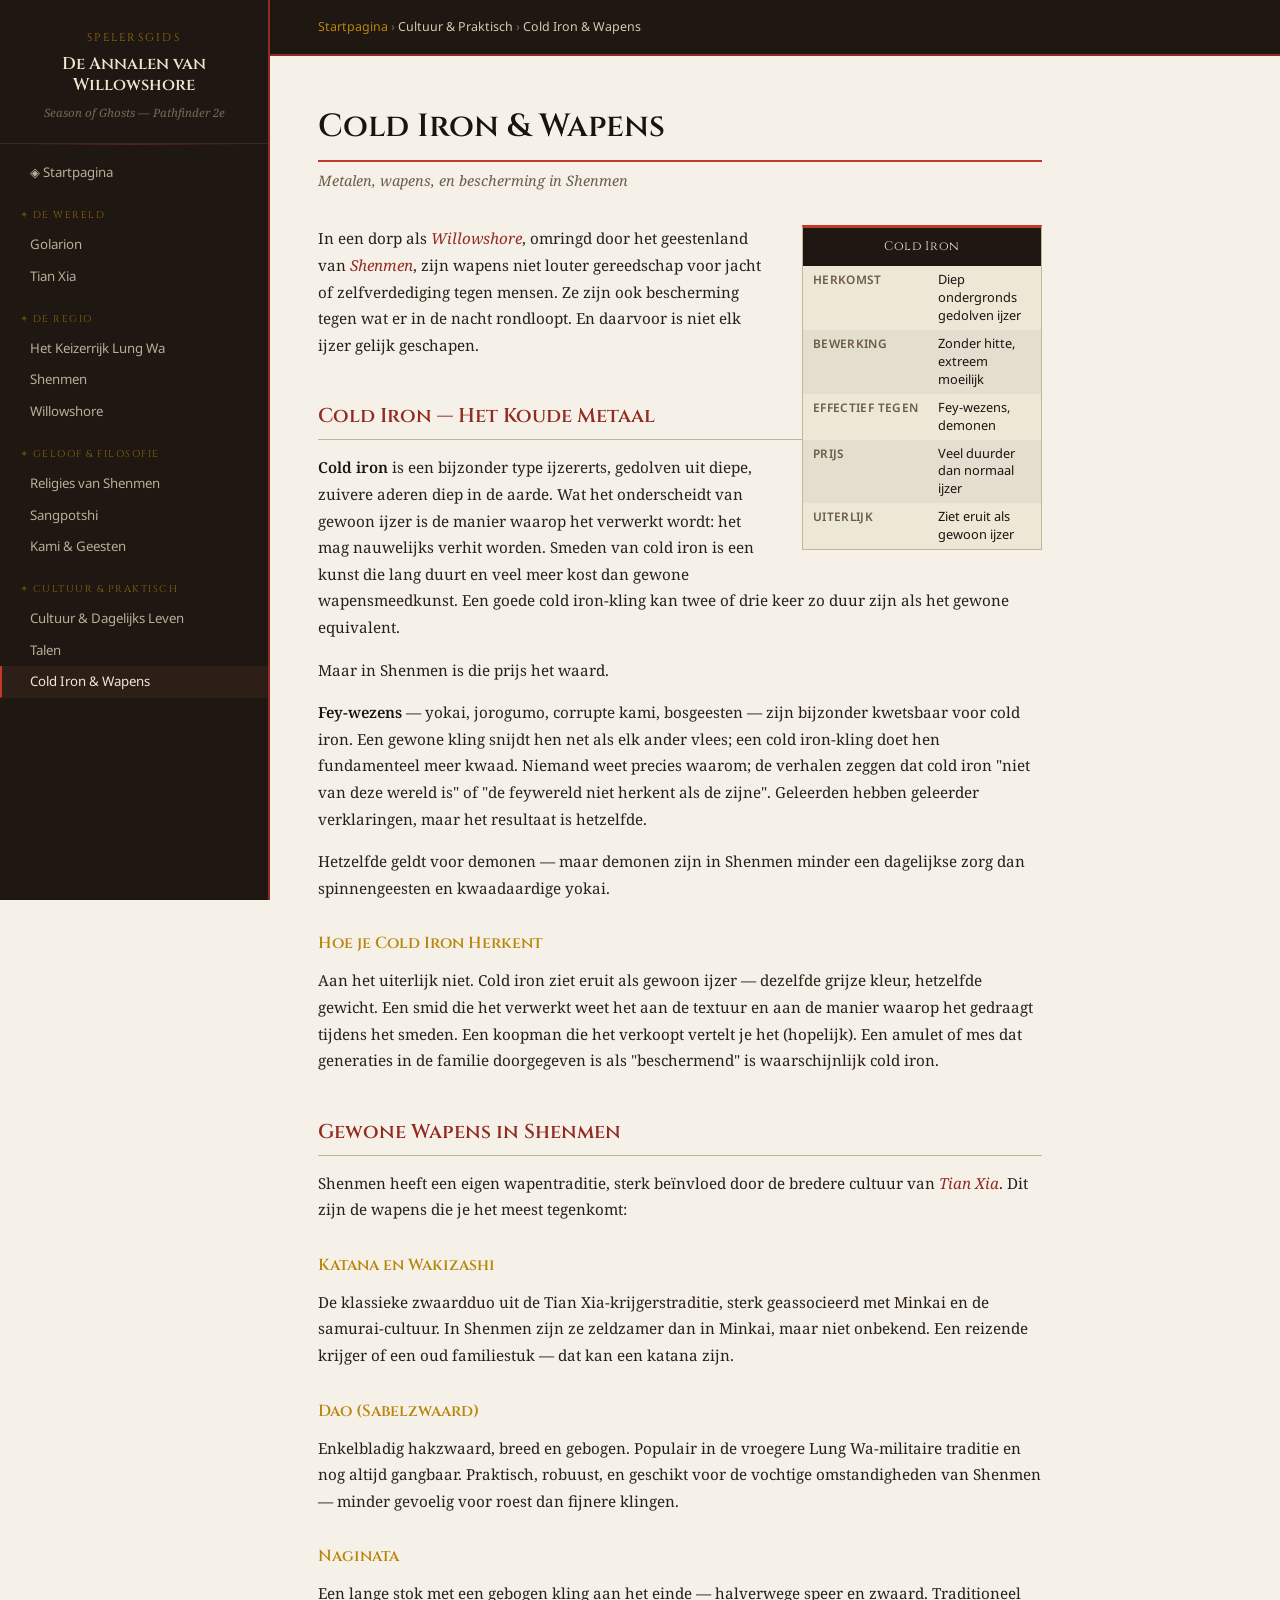
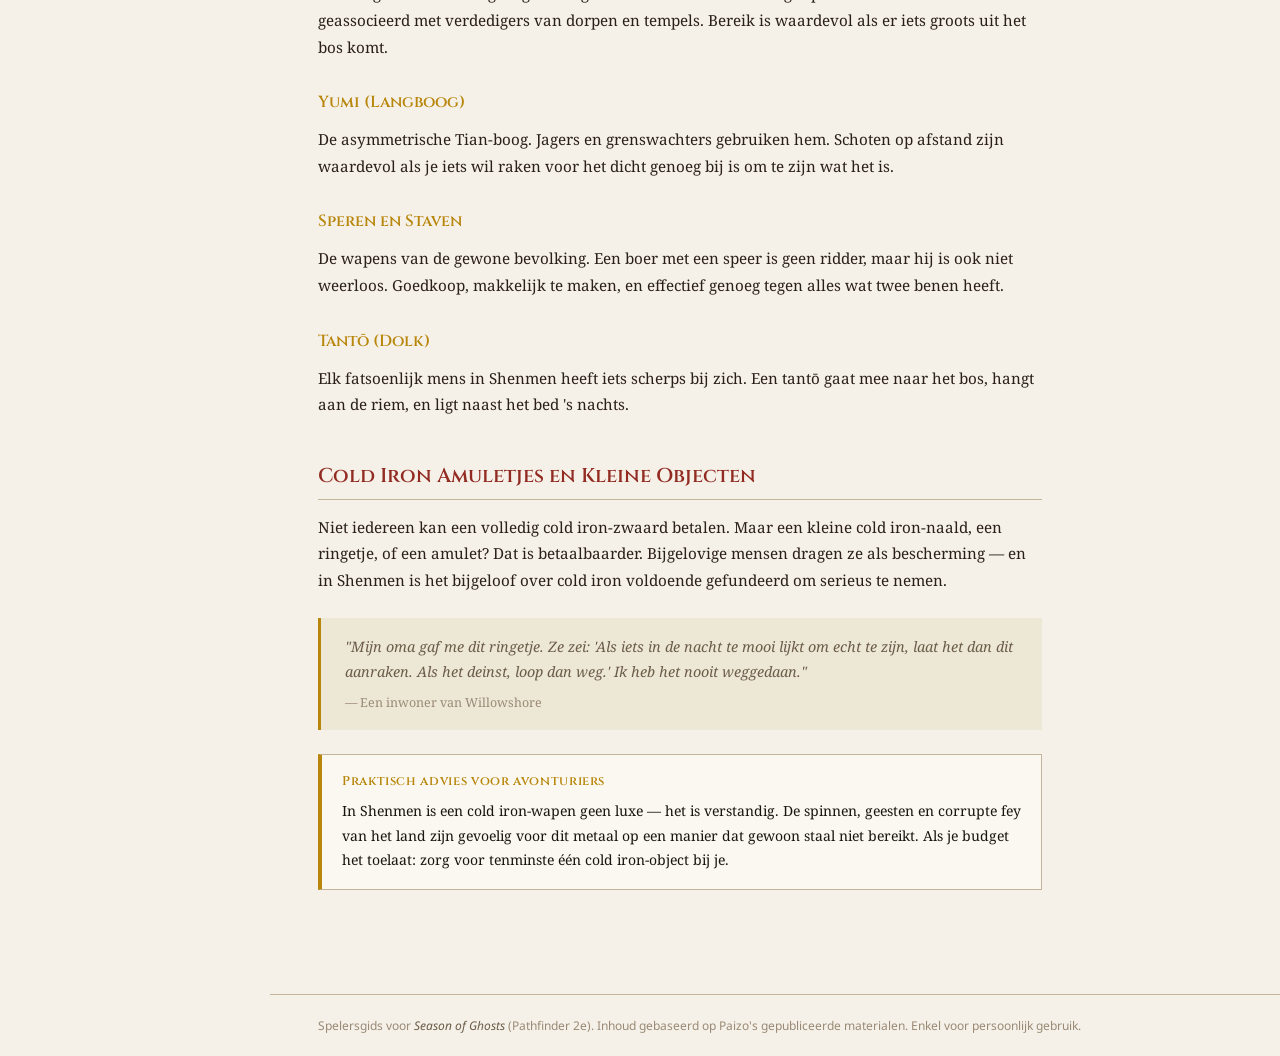
==== cold-iron.html @ d1b117c9 "Initial wiki" ====
<!DOCTYPE html>
<html lang="nl">
<head>
  <meta charset="UTF-8">
  <meta name="viewport" content="width=device-width, initial-scale=1.0">
  <title>Cold Iron & Wapens — Annalen van Willowshore</title>
  <link rel="stylesheet" href="assets/style.css">
</head>
<body>
  <aside id="sidebar"></aside>
  <div id="main">
    <header class="page-header">
      <div class="breadcrumb"><a href="index.html">Startpagina</a> › <span>Cultuur & Praktisch</span> › <span>Cold Iron & Wapens</span></div>
    </header>
    <article class="clearfix">
      <h1>Cold Iron & Wapens</h1>
      <p class="page-subtitle">Metalen, wapens, en bescherming in Shenmen</p>

      <div class="infobox">
        <div class="infobox-title">Cold Iron</div>
        <table>
          <tr><td>Herkomst</td><td>Diep ondergronds gedolven ijzer</td></tr>
          <tr><td>Bewerking</td><td>Zonder hitte, extreem moeilijk</td></tr>
          <tr><td>Effectief tegen</td><td>Fey-wezens, demonen</td></tr>
          <tr><td>Prijs</td><td>Veel duurder dan normaal ijzer</td></tr>
          <tr><td>Uiterlijk</td><td>Ziet eruit als gewoon ijzer</td></tr>
        </table>
      </div>

      <p>In een dorp als <a href="willowshore.html" class="wiki-link">Willowshore</a>, omringd door het geestenland van <a href="shenmen.html" class="wiki-link">Shenmen</a>, zijn wapens niet louter gereedschap voor jacht of zelfverdediging tegen mensen. Ze zijn ook bescherming tegen wat er in de nacht rondloopt. En daarvoor is niet elk ijzer gelijk geschapen.</p>

      <h2>Cold Iron — Het Koude Metaal</h2>

      <p><strong>Cold iron</strong> is een bijzonder type ijzererts, gedolven uit diepe, zuivere aderen diep in de aarde. Wat het onderscheidt van gewoon ijzer is de manier waarop het verwerkt wordt: het mag nauwelijks verhit worden. Smeden van cold iron is een kunst die lang duurt en veel meer kost dan gewone wapensmeedkunst. Een goede cold iron-kling kan twee of drie keer zo duur zijn als het gewone equivalent.</p>

      <p>Maar in Shenmen is die prijs het waard.</p>

      <p><strong>Fey-wezens</strong> — yokai, jorogumo, corrupte kami, bosgeesten — zijn bijzonder kwetsbaar voor cold iron. Een gewone kling snijdt hen net als elk ander vlees; een cold iron-kling doet hen fundamenteel meer kwaad. Niemand weet precies waarom; de verhalen zeggen dat cold iron "niet van deze wereld is" of "de feywereld niet herkent als de zijne". Geleerden hebben geleerder verklaringen, maar het resultaat is hetzelfde.</p>

      <p>Hetzelfde geldt voor demonen — maar demonen zijn in Shenmen minder een dagelijkse zorg dan spinnengeesten en kwaadaardige yokai.</p>

      <h3>Hoe je Cold Iron Herkent</h3>
      <p>Aan het uiterlijk niet. Cold iron ziet eruit als gewoon ijzer — dezelfde grijze kleur, hetzelfde gewicht. Een smid die het verwerkt weet het aan de textuur en aan de manier waarop het gedraagt tijdens het smeden. Een koopman die het verkoopt vertelt je het (hopelijk). Een amulet of mes dat generaties in de familie doorgegeven is als "beschermend" is waarschijnlijk cold iron.</p>

      <h2>Gewone Wapens in Shenmen</h2>

      <p>Shenmen heeft een eigen wapentraditie, sterk beïnvloed door de bredere cultuur van <a href="tian-xia.html" class="wiki-link">Tian Xia</a>. Dit zijn de wapens die je het meest tegenkomt:</p>

      <h3>Katana en Wakizashi</h3>
      <p>De klassieke zwaardduo uit de Tian Xia-krijgerstraditie, sterk geassocieerd met Minkai en de samurai-cultuur. In Shenmen zijn ze zeldzamer dan in Minkai, maar niet onbekend. Een reizende krijger of een oud familiestuk — dat kan een katana zijn.</p>

      <h3>Dao (Sabelzwaard)</h3>
      <p>Enkelbladig hakzwaard, breed en gebogen. Populair in de vroegere Lung Wa-militaire traditie en nog altijd gangbaar. Praktisch, robuust, en geschikt voor de vochtige omstandigheden van Shenmen — minder gevoelig voor roest dan fijnere klingen.</p>

      <h3>Naginata</h3>
      <p>Een lange stok met een gebogen kling aan het einde — halverwege speer en zwaard. Traditioneel geassocieerd met verdedigers van dorpen en tempels. Bereik is waardevol als er iets groots uit het bos komt.</p>

      <h3>Yumi (Langboog)</h3>
      <p>De asymmetrische Tian-boog. Jagers en grenswachters gebruiken hem. Schoten op afstand zijn waardevol als je iets wil raken voor het dicht genoeg bij is om te zijn wat het is.</p>

      <h3>Speren en Staven</h3>
      <p>De wapens van de gewone bevolking. Een boer met een speer is geen ridder, maar hij is ook niet weerloos. Goedkoop, makkelijk te maken, en effectief genoeg tegen alles wat twee benen heeft.</p>

      <h3>Tantō (Dolk)</h3>
      <p>Elk fatsoenlijk mens in Shenmen heeft iets scherps bij zich. Een tantō gaat mee naar het bos, hangt aan de riem, en ligt naast het bed 's nachts.</p>

      <h2>Cold Iron Amuletjes en Kleine Objecten</h2>

      <p>Niet iedereen kan een volledig cold iron-zwaard betalen. Maar een kleine cold iron-naald, een ringetje, of een amulet? Dat is betaalbaarder. Bijgelovige mensen dragen ze als bescherming — en in Shenmen is het bijgeloof over cold iron voldoende gefundeerd om serieus te nemen.</p>

      <blockquote>
        "Mijn oma gaf me dit ringetje. Ze zei: 'Als iets in de nacht te mooi lijkt om echt te zijn, laat het dan dit aanraken. Als het deinst, loop dan weg.' Ik heb het nooit weggedaan."
        <cite>— Een inwoner van Willowshore</cite>
      </blockquote>

      <div class="callout warning">
        <strong>Praktisch advies voor avonturiers</strong>
        In Shenmen is een cold iron-wapen geen luxe — het is verstandig. De spinnen, geesten en corrupte fey van het land zijn gevoelig voor dit metaal op een manier dat gewoon staal niet bereikt. Als je budget het toelaat: zorg voor tenminste één cold iron-object bij je.
      </div>

    </article>
    <footer></footer>
  </div>
  <script src="assets/nav.js"></script>
  <script>renderNav('cold-iron'); renderFooter();</script>
</body>
</html>
---- assets/style.css ----
@import url('https://fonts.googleapis.com/css2?family=Noto+Serif:ital,wght@0,400;0,600;0,700;1,400&family=Cinzel:wght@400;600&family=Noto+Sans:wght@300;400;500&display=swap');

:root {
  --ink: #1a1410;
  --paper: #f5f0e8;
  --paper-dark: #ede7d6;
  --vermilion: #c0392b;
  --vermilion-dark: #922b21;
  --gold: #b8860b;
  --gold-light: #d4a017;
  --muted: #6b5c47;
  --sidebar-bg: #1e1712;
  --sidebar-text: #d4c9b0;
  --sidebar-accent: #c0392b;
  --sidebar-hover: #2d2218;
  --border: #c4b49a;
  --shadow: rgba(0,0,0,0.25);
  --sidebar-width: 270px;
}

*, *::before, *::after { box-sizing: border-box; margin: 0; padding: 0; }

html { scroll-behavior: smooth; }

body {
  font-family: 'Noto Serif', Georgia, serif;
  background: var(--paper);
  color: var(--ink);
  display: flex;
  min-height: 100vh;
  font-size: 16px;
  line-height: 1.75;
}

/* ─── SIDEBAR ─── */
#sidebar {
  width: var(--sidebar-width);
  min-width: var(--sidebar-width);
  background: var(--sidebar-bg);
  color: var(--sidebar-text);
  display: flex;
  flex-direction: column;
  position: fixed;
  top: 0; left: 0;
  height: 100vh;
  overflow-y: auto;
  z-index: 100;
  border-right: 2px solid var(--vermilion-dark);
}

#sidebar::-webkit-scrollbar { width: 4px; }
#sidebar::-webkit-scrollbar-track { background: var(--sidebar-bg); }
#sidebar::-webkit-scrollbar-thumb { background: var(--vermilion-dark); border-radius: 2px; }

.sidebar-header {
  padding: 28px 20px 20px;
  border-bottom: 1px solid #3a2a1f;
  text-align: center;
}

.sidebar-logo {
  font-family: 'Cinzel', serif;
  font-size: 0.7rem;
  letter-spacing: 0.2em;
  color: var(--gold);
  text-transform: uppercase;
  margin-bottom: 6px;
  opacity: 0.8;
}

.sidebar-title {
  font-family: 'Cinzel', serif;
  font-size: 1.05rem;
  font-weight: 600;
  color: #f0e6d0;
  line-height: 1.3;
}

.sidebar-subtitle {
  font-size: 0.72rem;
  color: #7a6a55;
  margin-top: 6px;
  font-style: italic;
  font-family: 'Noto Serif', serif;
}

/* Decorative divider */
.sidebar-divider {
  height: 1px;
  margin: 0 20px;
  background: linear-gradient(to right, transparent, var(--vermilion-dark), transparent);
  opacity: 0.5;
}

nav { padding: 12px 0 24px; }

.nav-section {
  margin-bottom: 4px;
}

.nav-section-title {
  font-family: 'Cinzel', serif;
  font-size: 0.62rem;
  letter-spacing: 0.15em;
  text-transform: uppercase;
  color: var(--gold);
  padding: 14px 20px 5px;
  opacity: 0.7;
}

.nav-section-title::before {
  content: '✦ ';
  opacity: 0.6;
}

.nav-item {
  display: block;
  padding: 6px 20px 6px 28px;
  color: var(--sidebar-text);
  text-decoration: none;
  font-size: 0.83rem;
  transition: all 0.18s ease;
  border-left: 2px solid transparent;
  font-family: 'Noto Sans', sans-serif;
  font-weight: 400;
  opacity: 0.85;
  line-height: 1.4;
}

.nav-item:hover {
  background: var(--sidebar-hover);
  color: #f0e6d0;
  border-left-color: var(--vermilion);
  opacity: 1;
  padding-left: 32px;
}

.nav-item.active {
  background: #2d1f18;
  color: #f0e6d0;
  border-left-color: var(--vermilion);
  opacity: 1;
}

.nav-item.sub {
  padding-left: 38px;
  font-size: 0.78rem;
  opacity: 0.7;
}

.nav-item.sub:hover {
  padding-left: 42px;
}

/* ─── MAIN CONTENT ─── */
#main {
  margin-left: var(--sidebar-width);
  flex: 1;
  display: flex;
  flex-direction: column;
}

.page-header {
  background: var(--sidebar-bg);
  border-bottom: 2px solid var(--vermilion-dark);
  padding: 16px 48px;
  display: flex;
  align-items: center;
  gap: 16px;
  position: sticky;
  top: 0;
  z-index: 50;
}

.breadcrumb {
  font-family: 'Noto Sans', sans-serif;
  font-size: 0.78rem;
  color: #7a6a55;
}

.breadcrumb span { color: #d4c9b0; }
.breadcrumb a { color: var(--gold); text-decoration: none; }
.breadcrumb a:hover { text-decoration: underline; }

article {
  max-width: 820px;
  padding: 52px 48px 80px;
  flex: 1;
}

/* ─── TYPOGRAPHY ─── */
h1 {
  font-family: 'Cinzel', serif;
  font-size: 2rem;
  font-weight: 600;
  color: var(--ink);
  margin-bottom: 6px;
  line-height: 1.2;
  border-bottom: 2px solid var(--vermilion);
  padding-bottom: 14px;
}

.page-subtitle {
  font-style: italic;
  color: var(--muted);
  font-size: 0.9rem;
  margin-bottom: 32px;
  margin-top: 4px;
  font-family: 'Noto Serif', serif;
}

h2 {
  font-family: 'Cinzel', serif;
  font-size: 1.25rem;
  font-weight: 600;
  color: var(--vermilion-dark);
  margin: 40px 0 14px;
  padding-bottom: 6px;
  border-bottom: 1px solid var(--border);
}

h3 {
  font-family: 'Cinzel', serif;
  font-size: 1rem;
  font-weight: 600;
  color: var(--gold);
  margin: 28px 0 10px;
}

p {
  margin-bottom: 16px;
  color: #2a2018;
  font-size: 0.95rem;
}

a {
  color: var(--vermilion-dark);
  text-decoration: none;
  border-bottom: 1px solid transparent;
  transition: border-color 0.15s;
}

a:hover {
  border-bottom-color: var(--vermilion-dark);
}

/* Internal wiki links */
a.wiki-link {
  color: var(--vermilion-dark);
  font-style: italic;
}

strong { color: var(--ink); font-weight: 600; }
em { color: var(--muted); }

/* ─── INFOBOX ─── */
.infobox {
  float: right;
  clear: right;
  margin: 0 0 24px 32px;
  width: 240px;
  background: var(--paper-dark);
  border: 1px solid var(--border);
  border-top: 3px solid var(--vermilion);
  font-size: 0.8rem;
  font-family: 'Noto Sans', sans-serif;
}

.infobox-title {
  background: var(--sidebar-bg);
  color: #f0e6d0;
  font-family: 'Cinzel', serif;
  font-size: 0.78rem;
  text-align: center;
  padding: 8px 12px;
  letter-spacing: 0.05em;
}

.infobox table {
  width: 100%;
  border-collapse: collapse;
  padding: 8px;
}

.infobox td {
  padding: 5px 10px;
  vertical-align: top;
  line-height: 1.4;
}

.infobox td:first-child {
  font-weight: 600;
  color: var(--muted);
  white-space: nowrap;
  width: 40%;
  font-size: 0.74rem;
  text-transform: uppercase;
  letter-spacing: 0.03em;
}

.infobox td:last-child {
  color: var(--ink);
}

.infobox tr:nth-child(even) td {
  background: rgba(0,0,0,0.04);
}

/* ─── QUOTE BLOCK ─── */
blockquote {
  margin: 24px 0;
  padding: 16px 20px 16px 24px;
  border-left: 3px solid var(--gold);
  background: var(--paper-dark);
  font-style: italic;
  color: var(--muted);
  font-size: 0.9rem;
}

blockquote cite {
  display: block;
  margin-top: 8px;
  font-size: 0.78rem;
  font-style: normal;
  color: #9a8a75;
}

/* ─── CALLOUT / NOTE BOX ─── */
.callout {
  margin: 24px 0;
  padding: 16px 20px;
  border: 1px solid var(--border);
  border-left: 4px solid var(--vermilion);
  background: #faf6ee;
  font-size: 0.875rem;
}

.callout.warning {
  border-left-color: var(--gold);
  background: #faf8f0;
}

.callout strong {
  font-family: 'Cinzel', serif;
  display: block;
  margin-bottom: 6px;
  font-size: 0.8rem;
  letter-spacing: 0.05em;
  color: var(--vermilion-dark);
}

.callout.warning strong {
  color: var(--gold);
}

/* ─── DIVIDER ─── */
.content-divider {
  border: none;
  height: 1px;
  background: linear-gradient(to right, transparent, var(--border), transparent);
  margin: 36px 0;
}

/* ─── FOOTER ─── */
footer {
  border-top: 1px solid var(--border);
  padding: 20px 48px;
  font-size: 0.75rem;
  color: #9a8a75;
  font-family: 'Noto Sans', sans-serif;
  margin-left: 0;
}

/* Clearfix for infobox float */
.clearfix::after {
  content: '';
  display: table;
  clear: both;
}

/* ─── HOME PAGE GRID ─── */
.topic-grid {
  display: grid;
  grid-template-columns: repeat(2, 1fr);
  gap: 20px;
  margin: 28px 0;
}

.topic-card {
  display: block;
  padding: 20px 22px;
  background: var(--paper-dark);
  border: 1px solid var(--border);
  border-top: 3px solid var(--vermilion);
  text-decoration: none;
  color: var(--ink);
  transition: all 0.2s ease;
  border-bottom: none;
}

.topic-card:hover {
  background: #ede5d3;
  transform: translateY(-2px);
  box-shadow: 0 4px 16px var(--shadow);
  border-bottom: none;
}

.topic-card .card-title {
  font-family: 'Cinzel', serif;
  font-size: 0.95rem;
  color: var(--vermilion-dark);
  margin-bottom: 6px;
}

.topic-card .card-desc {
  font-size: 0.8rem;
  color: var(--muted);
  line-height: 1.5;
  font-family: 'Noto Sans', sans-serif;
}

/* Responsive */
@media (max-width: 900px) {
  :root { --sidebar-width: 220px; }
  article { padding: 36px 28px 60px; }
  .topic-grid { grid-template-columns: 1fr; }
  .infobox { float: none; width: 100%; margin: 0 0 24px 0; }
}
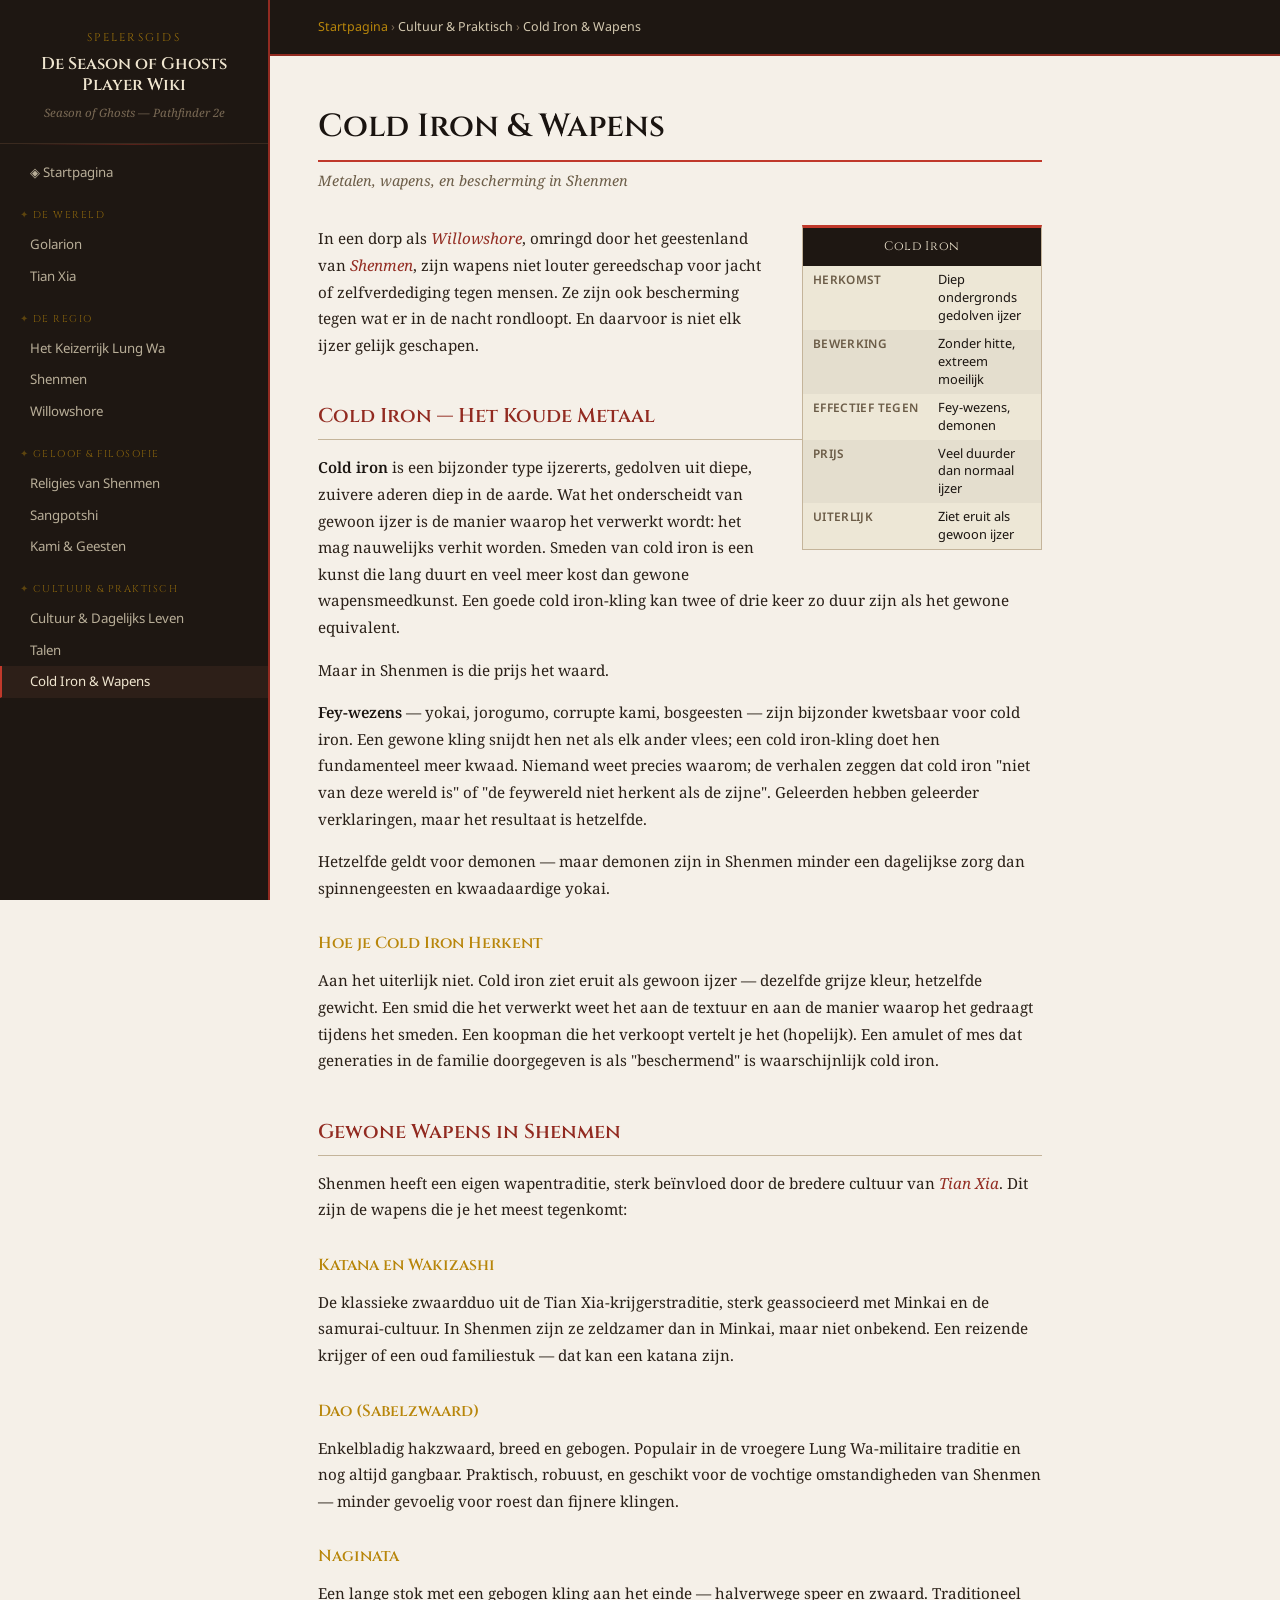
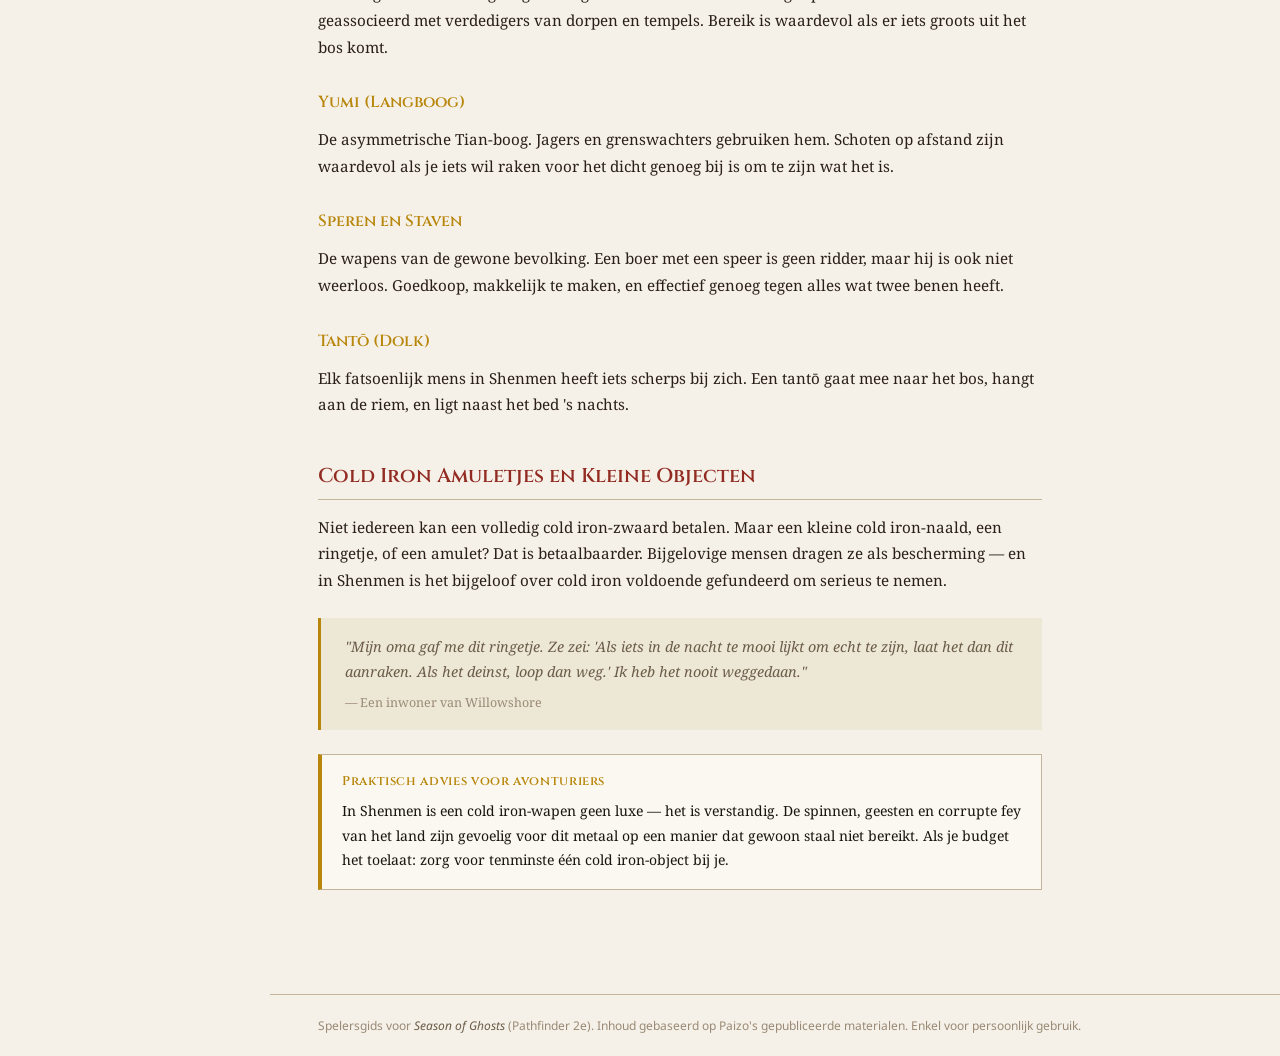
==== commit b037c7d9: "Verander titel, update index" ====
--- a/cold-iron.html
+++ b/cold-iron.html
@@ -3,7 +3,7 @@
 <head>
   <meta charset="UTF-8">
   <meta name="viewport" content="width=device-width, initial-scale=1.0">
-  <title>Cold Iron & Wapens — Annalen van Willowshore</title>
+  <title>Cold Iron & Wapens — Season of Ghosts Player Wiki</title>
   <link rel="stylesheet" href="assets/style.css">
 </head>
 <body>
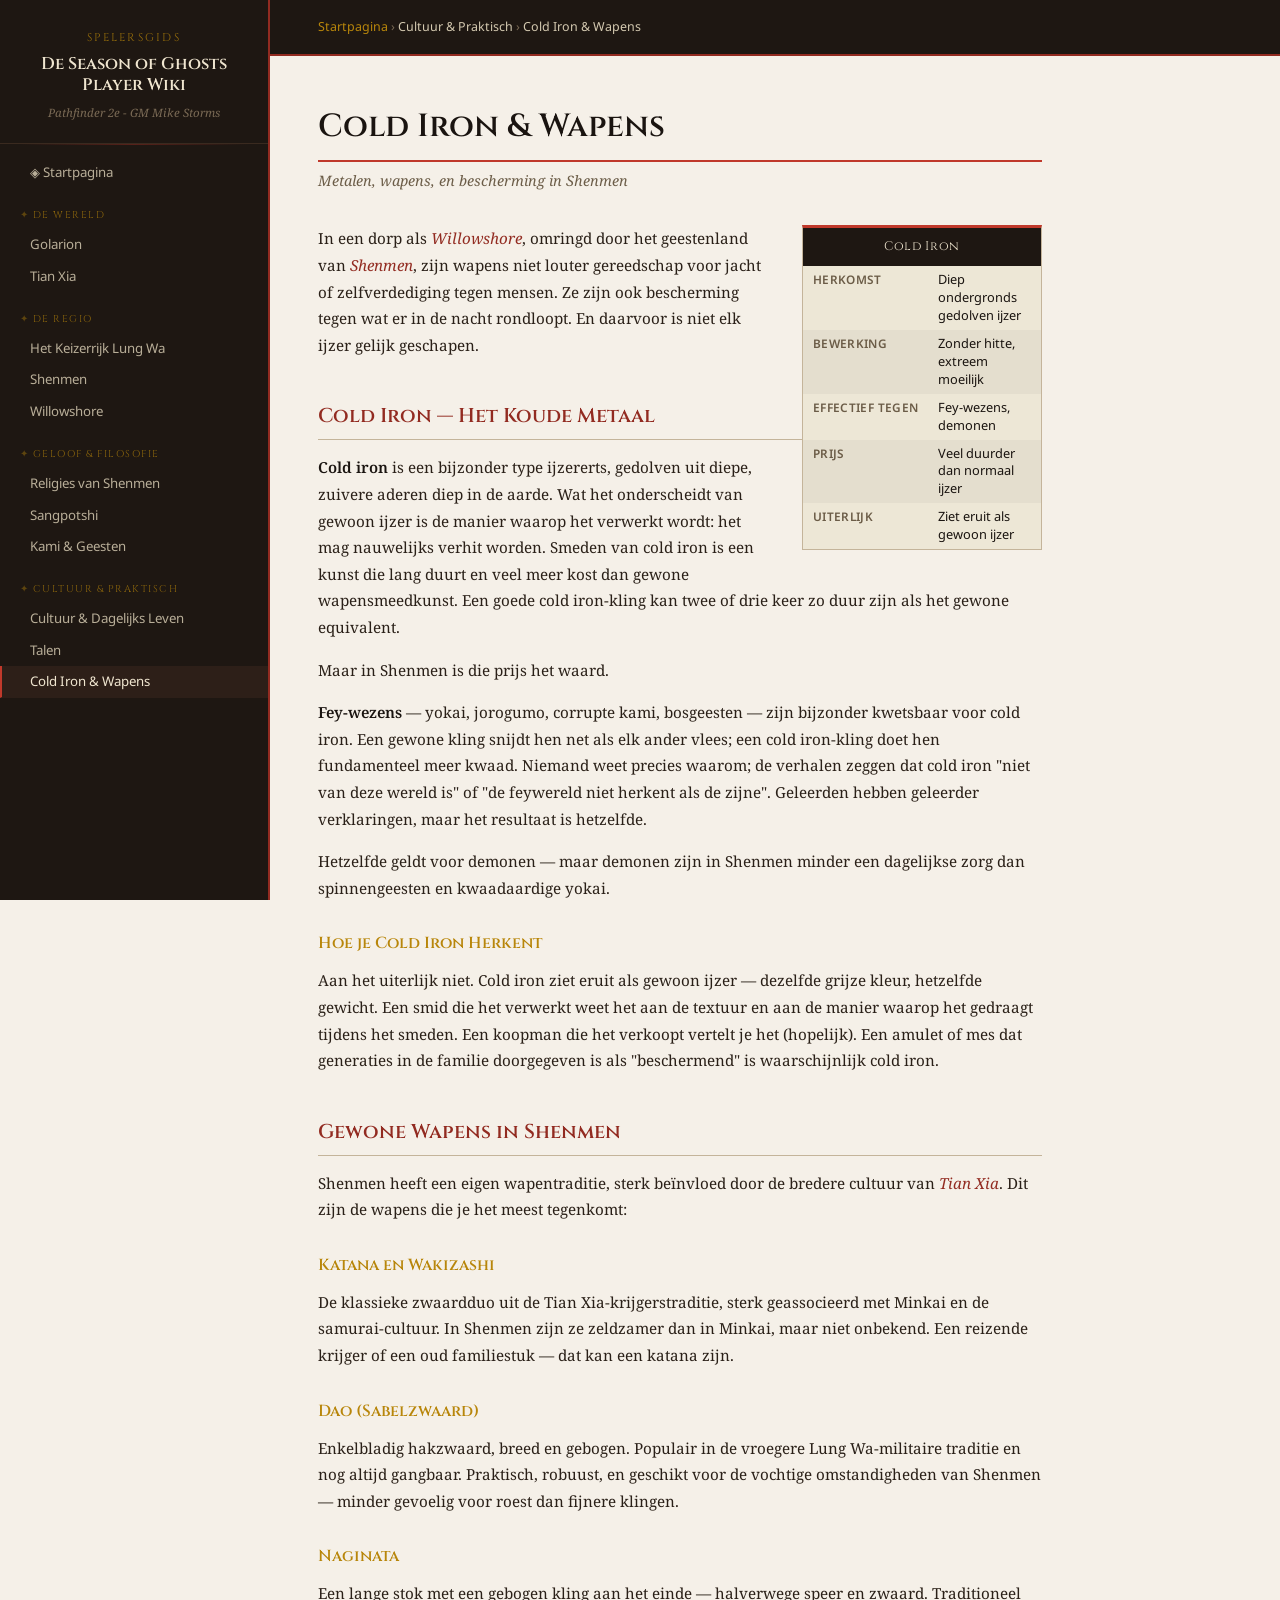
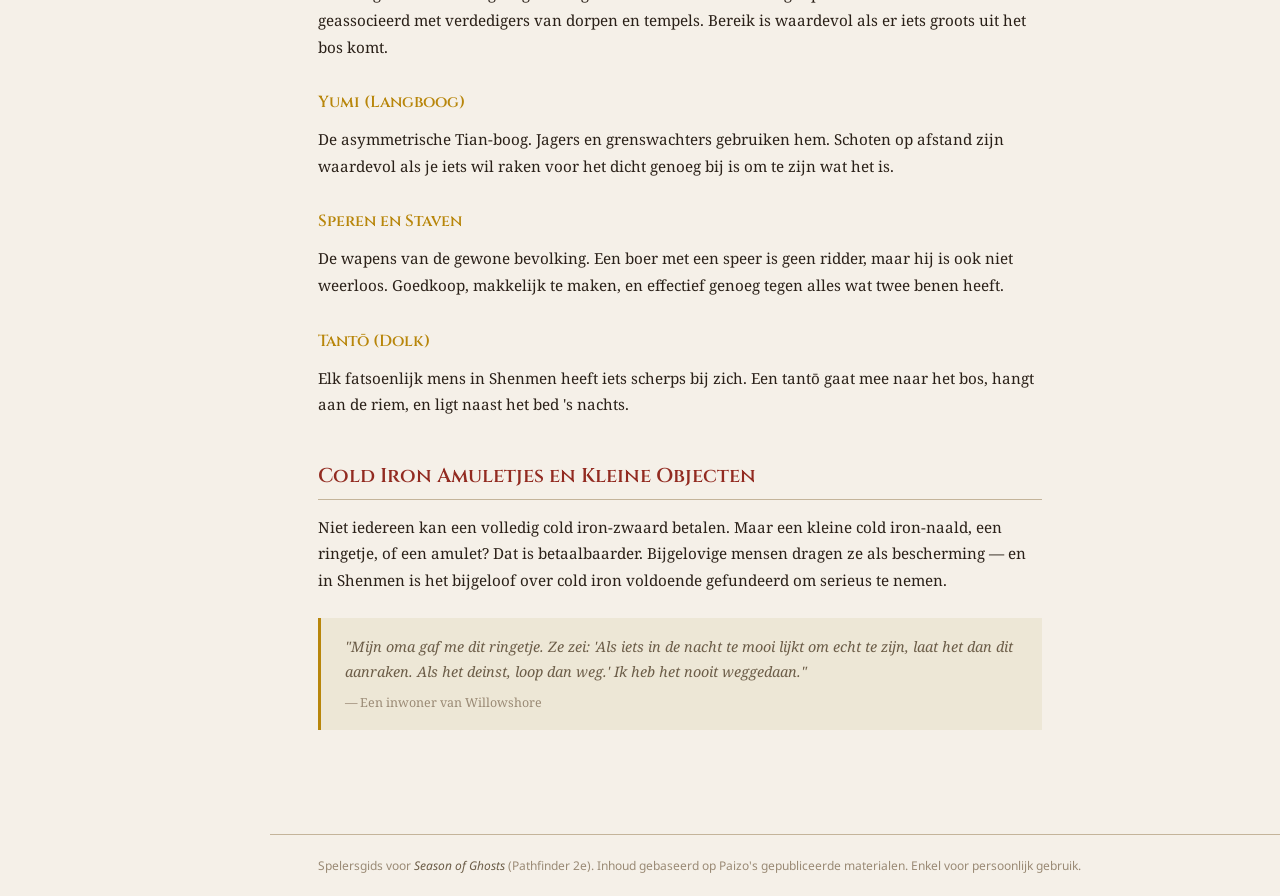
==== commit 282cc5f9: "Update the rest" ====
--- a/cold-iron.html
+++ b/cold-iron.html
@@ -27,61 +27,87 @@
         </table>
       </div>
 
-      <p>In een dorp als <a href="willowshore.html" class="wiki-link">Willowshore</a>, omringd door het geestenland van <a href="shenmen.html" class="wiki-link">Shenmen</a>, zijn wapens niet louter gereedschap voor jacht of zelfverdediging tegen mensen. Ze zijn ook bescherming tegen wat er in de nacht rondloopt. En daarvoor is niet elk ijzer gelijk geschapen.</p>
+      <p>In een dorp als <a href="willowshore.html"
+        class="wiki-link">Willowshore</a>, omringd door het geestenland van <a
+        href="shenmen.html" class="wiki-link">Shenmen</a>, zijn wapens niet
+      louter gereedschap voor jacht of zelfverdediging tegen mensen. Ze zijn ook
+      bescherming tegen wat er in de nacht rondloopt. En daarvoor is niet elk
+      ijzer gelijk geschapen.</p>
 
       <h2>Cold Iron — Het Koude Metaal</h2>
 
-      <p><strong>Cold iron</strong> is een bijzonder type ijzererts, gedolven uit diepe, zuivere aderen diep in de aarde. Wat het onderscheidt van gewoon ijzer is de manier waarop het verwerkt wordt: het mag nauwelijks verhit worden. Smeden van cold iron is een kunst die lang duurt en veel meer kost dan gewone wapensmeedkunst. Een goede cold iron-kling kan twee of drie keer zo duur zijn als het gewone equivalent.</p>
+      <p><strong>Cold iron</strong> is een bijzonder type ijzererts, gedolven
+      uit diepe, zuivere aderen diep in de aarde. Wat het onderscheidt van
+      gewoon ijzer is de manier waarop het verwerkt wordt: het mag nauwelijks
+      verhit worden. Smeden van cold iron is een kunst die lang duurt en veel
+      meer kost dan gewone wapensmeedkunst. Een goede cold iron-kling kan twee
+      of drie keer zo duur zijn als het gewone equivalent.</p>
 
       <p>Maar in Shenmen is die prijs het waard.</p>
 
-      <p><strong>Fey-wezens</strong> — yokai, jorogumo, corrupte kami, bosgeesten — zijn bijzonder kwetsbaar voor cold iron. Een gewone kling snijdt hen net als elk ander vlees; een cold iron-kling doet hen fundamenteel meer kwaad. Niemand weet precies waarom; de verhalen zeggen dat cold iron "niet van deze wereld is" of "de feywereld niet herkent als de zijne". Geleerden hebben geleerder verklaringen, maar het resultaat is hetzelfde.</p>
+      <p><strong>Fey-wezens</strong> — yokai, jorogumo, corrupte kami,
+      bosgeesten — zijn bijzonder kwetsbaar voor cold iron. Een gewone kling
+      snijdt hen net als elk ander vlees; een cold iron-kling doet hen
+      fundamenteel meer kwaad. Niemand weet precies waarom; de verhalen zeggen
+      dat cold iron "niet van deze wereld is" of "de feywereld niet herkent als
+      de zijne". Geleerden hebben geleerder verklaringen, maar het resultaat is
+      hetzelfde.</p>
 
-      <p>Hetzelfde geldt voor demonen — maar demonen zijn in Shenmen minder een dagelijkse zorg dan spinnengeesten en kwaadaardige yokai.</p>
+      <p>Hetzelfde geldt voor demonen — maar demonen zijn in Shenmen minder een
+      dagelijkse zorg dan spinnengeesten en kwaadaardige yokai.</p>
 
-      <h3>Hoe je Cold Iron Herkent</h3>
-      <p>Aan het uiterlijk niet. Cold iron ziet eruit als gewoon ijzer — dezelfde grijze kleur, hetzelfde gewicht. Een smid die het verwerkt weet het aan de textuur en aan de manier waarop het gedraagt tijdens het smeden. Een koopman die het verkoopt vertelt je het (hopelijk). Een amulet of mes dat generaties in de familie doorgegeven is als "beschermend" is waarschijnlijk cold iron.</p>
+      <h3>Hoe je Cold Iron Herkent</h3> <p>Aan het uiterlijk niet. Cold iron
+      ziet eruit als gewoon ijzer — dezelfde grijze kleur, hetzelfde gewicht.
+      Een smid die het verwerkt weet het aan de textuur en aan de manier waarop
+      het gedraagt tijdens het smeden. Een koopman die het verkoopt vertelt je
+      het (hopelijk). Een amulet of mes dat generaties in de familie doorgegeven
+      is als "beschermend" is waarschijnlijk cold iron.</p>
 
       <h2>Gewone Wapens in Shenmen</h2>
 
-      <p>Shenmen heeft een eigen wapentraditie, sterk beïnvloed door de bredere cultuur van <a href="tian-xia.html" class="wiki-link">Tian Xia</a>. Dit zijn de wapens die je het meest tegenkomt:</p>
+      <p>Shenmen heeft een eigen wapentraditie, sterk beïnvloed door de bredere
+      cultuur van <a href="tian-xia.html" class="wiki-link">Tian Xia</a>. Dit
+      zijn de wapens die je het meest tegenkomt:</p>
 
-      <h3>Katana en Wakizashi</h3>
-      <p>De klassieke zwaardduo uit de Tian Xia-krijgerstraditie, sterk geassocieerd met Minkai en de samurai-cultuur. In Shenmen zijn ze zeldzamer dan in Minkai, maar niet onbekend. Een reizende krijger of een oud familiestuk — dat kan een katana zijn.</p>
+      <h3>Katana en Wakizashi</h3> <p>De klassieke zwaardduo uit de Tian
+      Xia-krijgerstraditie, sterk geassocieerd met Minkai en de samurai-cultuur.
+      In Shenmen zijn ze zeldzamer dan in Minkai, maar niet onbekend. Een
+      reizende krijger of een oud familiestuk — dat kan een katana zijn.</p>
 
-      <h3>Dao (Sabelzwaard)</h3>
-      <p>Enkelbladig hakzwaard, breed en gebogen. Populair in de vroegere Lung Wa-militaire traditie en nog altijd gangbaar. Praktisch, robuust, en geschikt voor de vochtige omstandigheden van Shenmen — minder gevoelig voor roest dan fijnere klingen.</p>
+      <h3>Dao (Sabelzwaard)</h3> <p>Enkelbladig hakzwaard, breed en gebogen.
+      Populair in de vroegere Lung Wa-militaire traditie en nog altijd gangbaar.
+      Praktisch, robuust, en geschikt voor de vochtige omstandigheden van
+      Shenmen — minder gevoelig voor roest dan fijnere klingen.</p>
 
-      <h3>Naginata</h3>
-      <p>Een lange stok met een gebogen kling aan het einde — halverwege speer en zwaard. Traditioneel geassocieerd met verdedigers van dorpen en tempels. Bereik is waardevol als er iets groots uit het bos komt.</p>
+      <h3>Naginata</h3> <p>Een lange stok met een gebogen kling aan het einde —
+      halverwege speer en zwaard. Traditioneel geassocieerd met verdedigers van
+      dorpen en tempels. Bereik is waardevol als er iets groots uit het bos
+      komt.</p>
 
-      <h3>Yumi (Langboog)</h3>
-      <p>De asymmetrische Tian-boog. Jagers en grenswachters gebruiken hem. Schoten op afstand zijn waardevol als je iets wil raken voor het dicht genoeg bij is om te zijn wat het is.</p>
+      <h3>Yumi (Langboog)</h3> <p>De asymmetrische Tian-boog. Jagers en
+      grenswachters gebruiken hem. Schoten op afstand zijn waardevol als je iets
+      wil raken voor het dicht genoeg bij is om te zijn wat het is.</p>
 
-      <h3>Speren en Staven</h3>
-      <p>De wapens van de gewone bevolking. Een boer met een speer is geen ridder, maar hij is ook niet weerloos. Goedkoop, makkelijk te maken, en effectief genoeg tegen alles wat twee benen heeft.</p>
+      <h3>Speren en Staven</h3> <p>De wapens van de gewone bevolking. Een boer
+      met een speer is geen ridder, maar hij is ook niet weerloos. Goedkoop,
+      makkelijk te maken, en effectief genoeg tegen alles wat twee benen
+      heeft.</p>
 
-      <h3>Tantō (Dolk)</h3>
-      <p>Elk fatsoenlijk mens in Shenmen heeft iets scherps bij zich. Een tantō gaat mee naar het bos, hangt aan de riem, en ligt naast het bed 's nachts.</p>
+      <h3>Tantō (Dolk)</h3> <p>Elk fatsoenlijk mens in Shenmen heeft iets
+      scherps bij zich. Een tantō gaat mee naar het bos, hangt aan de riem, en
+      ligt naast het bed 's nachts.</p>
 
       <h2>Cold Iron Amuletjes en Kleine Objecten</h2>
 
-      <p>Niet iedereen kan een volledig cold iron-zwaard betalen. Maar een kleine cold iron-naald, een ringetje, of een amulet? Dat is betaalbaarder. Bijgelovige mensen dragen ze als bescherming — en in Shenmen is het bijgeloof over cold iron voldoende gefundeerd om serieus te nemen.</p>
+      <p>Niet iedereen kan een volledig cold iron-zwaard betalen. Maar een
+      kleine cold iron-naald, een ringetje, of een amulet? Dat is betaalbaarder.
+      Bijgelovige mensen dragen ze als bescherming — en in Shenmen is het
+      bijgeloof over cold iron voldoende gefundeerd om serieus te nemen.</p>
 
-      <blockquote>
-        "Mijn oma gaf me dit ringetje. Ze zei: 'Als iets in de nacht te mooi lijkt om echt te zijn, laat het dan dit aanraken. Als het deinst, loop dan weg.' Ik heb het nooit weggedaan."
-        <cite>— Een inwoner van Willowshore</cite>
-      </blockquote>
+      <blockquote> "Mijn oma gaf me dit ringetje. Ze zei: 'Als iets in de nacht
+        te mooi lijkt om echt te zijn, laat het dan dit aanraken. Als het
+        deinst, loop dan weg.' Ik heb het nooit weggedaan." <cite>— Een inwoner
+        van Willowshore</cite> </blockquote>
 
-      <div class="callout warning">
-        <strong>Praktisch advies voor avonturiers</strong>
-        In Shenmen is een cold iron-wapen geen luxe — het is verstandig. De spinnen, geesten en corrupte fey van het land zijn gevoelig voor dit metaal op een manier dat gewoon staal niet bereikt. Als je budget het toelaat: zorg voor tenminste één cold iron-object bij je.
-      </div>
-
-    </article>
-    <footer></footer>
-  </div>
-  <script src="assets/nav.js"></script>
-  <script>renderNav('cold-iron'); renderFooter();</script>
-</body>
-</html>
+    </article> <footer></footer> </div> <script src="assets/nav.js"></script>
+    <script>renderNav('cold-iron'); renderFooter();</script> </body> </html>
--- a/assets/style.css
+++ b/assets/style.css
@@ -419,6 +419,75 @@
   font-family: 'Noto Sans', sans-serif;
 }
 
+/* ─── AFBEELDINGEN ─── */
+figure.wiki-image {
+  float: right;
+  clear: right;
+  margin: 0 0 24px 32px;
+  width: 240px;
+  border: 1px solid var(--border);
+  border-top: 3px solid var(--vermilion);
+  background: var(--paper-dark);
+}
+
+figure.wiki-image img {
+  width: 100%;
+  display: block;
+}
+
+figure.wiki-image figcaption {
+  padding: 7px 10px;
+  font-size: 0.75rem;
+  font-family: 'Noto Sans', sans-serif;
+  color: var(--muted);
+  font-style: italic;
+  border-top: 1px solid var(--border);
+}
+
+/* ─── AFBEELDINGEN ─── */
+figure.wiki-image {
+  float: right;
+  clear: right;
+  margin: 0 0 24px 32px;
+  width: 240px;
+  border: 1px solid var(--border);
+  border-top: 3px solid var(--vermilion);
+  background: var(--paper-dark);
+}
+
+figure.wiki-image img {
+  width: 100%;
+  display: block;
+}
+
+figure.wiki-image figcaption {
+  padding: 7px 10px;
+  font-size: 0.75rem;
+  font-family: 'Noto Sans', sans-serif;
+  color: var(--muted);
+  font-style: italic;
+  border-top: 1px solid var(--border);
+}
+figure.wiki-image-wide {
+  margin: 28px 0;
+  border: 1px solid var(--border);
+  border-top: 3px solid var(--vermilion);
+  background: var(--paper-dark);
+}
+
+figure.wiki-image-wide img {
+  width: 100%;
+  display: block;
+}
+
+figure.wiki-image-wide figcaption {
+  padding: 7px 10px;
+  font-size: 0.75rem;
+  font-family: 'Noto Sans', sans-serif;
+  color: var(--muted);
+  font-style: italic;
+  border-top: 1px solid var(--border);
+}
 /* Responsive */
 @media (max-width: 900px) {
   :root { --sidebar-width: 220px; }
